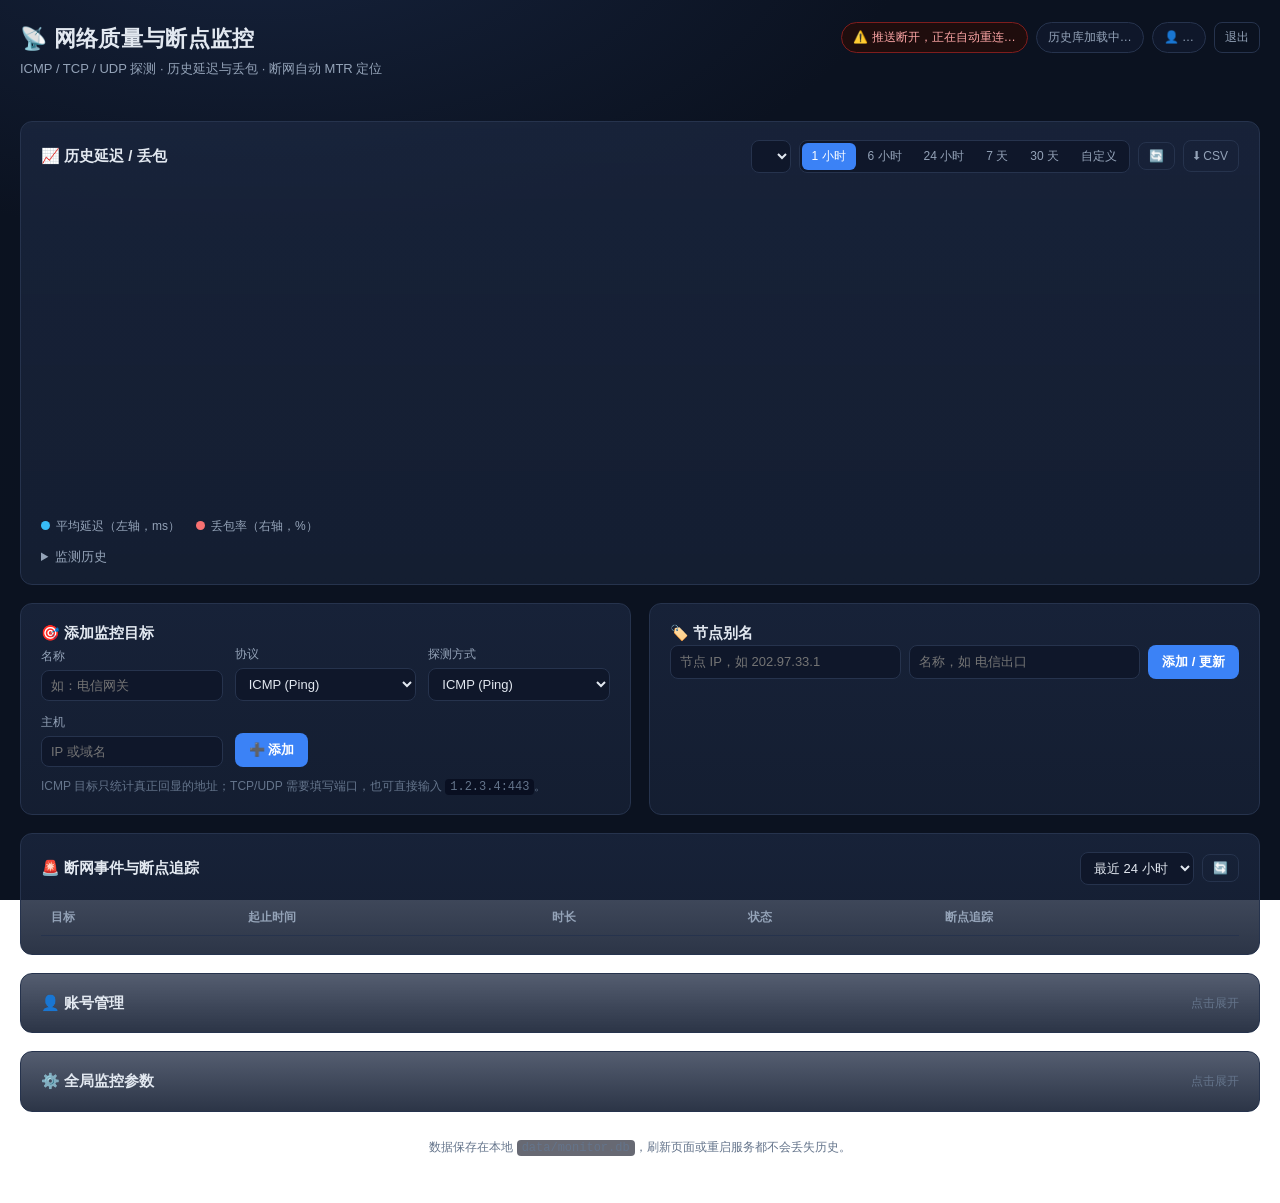
==== static/index.html @ ad68d959 "监控卡片与断点记录显示节点别名（别名(IP)）" ====
<!DOCTYPE html>
<html lang="zh-CN">
<head>
<meta charset="UTF-8" />
<meta name="viewport" content="width=device-width, initial-scale=1" />
<title>网络质量与断点监控</title>
<link rel="stylesheet" href="/static/app.css?v=2.4.2" />
</head>
<body>
<div class="container">
  <header class="page-head">
    <div class="brand">
      <h1>📡 网络质量与断点监控</h1>
      <p class="subtitle">ICMP / TCP / UDP 探测 · 历史延迟与丢包 · 断网自动 MTR 定位</p>
    </div>
    <div class="head-status">
      <span id="sseStatus" class="pill pill-pending">⏳ 正在连接实时推送…</span>
      <span id="storageInfo" class="pill pill-muted">历史库加载中…</span>
      <span id="userChip" class="pill pill-muted">👤 …</span>
      <button type="button" id="logoutBtn" class="btn-ghost">退出</button>
    </div>
  </header>

  <section id="cards" class="grid" aria-live="polite"></section>

  <section class="panel" id="historyPanel">
    <div class="panel-head">
      <h2>📈 历史延迟 / 丢包</h2>
      <div class="controls">
        <select id="histTarget" aria-label="选择目标"></select>
        <div class="seg" id="rangeSeg" role="group" aria-label="时间范围">
          <button type="button" data-range="1h" class="active">1 小时</button>
          <button type="button" data-range="6h">6 小时</button>
          <button type="button" data-range="24h">24 小时</button>
          <button type="button" data-range="7d">7 天</button>
          <button type="button" data-range="30d">30 天</button>
          <button type="button" data-range="custom">自定义</button>
        </div>
        <button type="button" id="histRefresh" class="btn-ghost" title="刷新">🔄</button>
        <a id="histExport" class="btn-ghost" href="#" download>⬇ CSV</a>
      </div>
    </div>

    <div class="controls controls-sub" id="customRange" hidden>
      <label>起始 <input type="datetime-local" id="histFrom" /></label>
      <label>结束 <input type="datetime-local" id="histTo" /></label>
      <button type="button" id="histApply">查询</button>
    </div>

    <div class="summary" id="histSummary"></div>

    <div class="chart-wrap">
      <canvas id="histChart" height="280"></canvas>
      <div class="chart-tooltip" id="chartTip" hidden></div>
      <div class="chart-empty" id="chartEmpty" hidden>该时间范围内暂无历史数据</div>
    </div>
    <div class="legend">
      <span><i class="dot dot-latency"></i>平均延迟（左轴，ms）</span>
      <span><i class="dot dot-loss"></i>丢包率（右轴，%）</span>
      <span class="legend-meta" id="histMeta"></span>
    </div>

    <details class="details" id="histDetails">
      <summary>监测历史</summary>
      <div class="table-scroll table-limited" id="histTableWrap">
        <table>
          <thead>
            <tr><th>时间</th><th>平均延迟</th><th>最小</th><th>最大</th><th>丢包率</th><th>抖动</th><th>样本</th></tr>
          </thead>
          <tbody id="histTableBody"></tbody>
        </table>
      </div>
    </details>
  </section>

  <div class="two-col">
    <section class="panel">
      <h2>🎯 添加监控目标</h2>
      <form id="targetForm" class="form-grid form-grid-2">
        <label>名称<input type="text" id="tName" placeholder="如：电信网关" required /></label>
        <label>协议
          <select id="tType">
            <option value="icmp">ICMP (Ping)</option>
            <option value="tcp">TCP 端口</option>
            <option value="udp">UDP 端口</option>
          </select>
        </label>
        <label>探测方式<select id="tCheck"></select></label>
        <label>主机<input type="text" id="tHost" placeholder="IP 或域名" required /></label>
        <label id="tPortWrap" hidden>端口<input type="number" id="tPort" min="1" max="65535" placeholder="443" /></label>
        <div class="form-actions"><button type="submit">➕ 添加</button></div>
      </form>
      <p class="hint">ICMP 目标只统计真正回显的地址；TCP/UDP 需要填写端口，也可直接输入 <code>1.2.3.4:443</code>。</p>
    </section>

    <section class="panel">
      <h2>🏷️ 节点别名</h2>
      <form id="aliasForm" class="field-row">
        <input type="text" id="aIp" placeholder="节点 IP，如 202.97.33.1" />
        <input type="text" id="aName" placeholder="名称，如 电信出口" />
        <button type="submit">添加 / 更新</button>
      </form>
      <div id="aliasList" class="chips"></div>
    </section>
  </div>

  <section class="panel">
    <div class="panel-head">
      <h2>🚨 断网事件与断点追踪</h2>
      <div class="controls">
        <select id="outageHours" aria-label="事件时间范围">
          <option value="24">最近 24 小时</option>
          <option value="168">最近 7 天</option>
          <option value="720">最近 30 天</option>
        </select>
        <button type="button" id="outageRefresh" class="btn-ghost" title="刷新">🔄</button>
      </div>
    </div>
    <div class="table-scroll" id="outageTableWrap">
      <table>
        <thead><tr><th>目标</th><th>起止时间</th><th>时长</th><th>状态</th><th>断点追踪</th></tr></thead>
        <tbody id="outageTableBody"></tbody>
      </table>
    </div>
    <div class="empty" id="outageEmpty" hidden>该时间范围内没有断网事件 🎉</div>
  </section>

  <details class="panel settings" id="accountPanel">
    <summary><span class="summary-title">👤 账号管理</span><span class="summary-hint">点击展开</span></summary>
    <div id="defaultPwdBanner" class="notice" hidden>⚠️ 当前仍在使用默认密码，请立即修改。</div>
    <div class="account-bar">
      <span>当前账号：<b id="accountName">--</b></span>
      <span id="accountRole" class="pill pill-muted">--</span>
      <span class="account-spacer"></span>
      <button type="button" id="logoutBtn2" class="btn-ghost">退出登录</button>
    </div>
    <form id="passwordForm" class="form-grid">
      <label>当前密码<input type="password" id="oldPassword" autocomplete="current-password" required /></label>
      <label>新密码（至少 8 位）<input type="password" id="newPassword" autocomplete="new-password" required minlength="8" /></label>
      <label>确认新密码<input type="password" id="newPassword2" autocomplete="new-password" required minlength="8" /></label>
      <div class="form-actions">
        <button type="submit">修改密码</button>
        <span id="pwdMsg" class="save-msg"></span>
      </div>
    </form>
    <div id="adminSection" hidden>
      <div class="section-head">
        <h3>用户列表</h3>
        <span class="hint" id="userCount"></span>
      </div>
      <div class="table-scroll">
        <table>
          <thead><tr><th>用户名</th><th>角色</th><th>创建时间</th><th>最近登录</th><th>操作</th></tr></thead>
          <tbody id="userTableBody"></tbody>
        </table>
      </div>
      <form id="userForm" class="field-row user-form">
        <input type="text" id="newUsername" placeholder="用户名（3-32 位字母数字._-）" />
        <input type="password" id="newUserPassword" placeholder="初始密码（至少 8 位）" />
        <label class="checkbox"><input type="checkbox" id="newUserAdmin" /> 管理员</label>
        <button type="submit">添加用户</button>
      </form>
    </div>
  </details>

  <details class="panel settings">
    <summary><span class="summary-title">⚙️ 全局监控参数</span><span class="summary-hint">点击展开</span></summary>
    <form id="settingsForm" class="form-grid">
      <label>常规检测间隔（秒）<input type="number" id="set_check_interval" min="1" max="3600" /></label>
      <label>统计窗口（次）<input type="number" id="set_window_size" min="2" max="1000" /></label>
      <label>断网阈值（连续失败次）<input type="number" id="set_fail_threshold" min="1" max="100" /></label>
      <label>MTR 复检间隔（秒）<input type="number" id="set_mtr_recheck_interval" min="0" max="86400" /></label>
      <label>MTR 每跳发包数<input type="number" id="set_mtr_ping_count" min="1" max="20" /></label>
      <label>探测超时（秒）<input type="number" id="set_timeout" step="0.1" min="0.2" max="30" /></label>
      <label>原始数据保留（天）<input type="number" id="set_raw_retention_days" min="1" max="365" /></label>
      <label>聚合数据保留（天）<input type="number" id="set_rollup_retention_days" min="1" max="3650" /></label>
      <div class="form-actions">
        <button type="submit">💾 保存并立即生效</button>
        <span id="saveMsg" class="save-msg"></span>
      </div>
    </form>
    <p class="hint">探测历史保存在本地 SQLite；超出保留期的数据每小时自动清理。</p>
  </details>

  <footer class="foot">数据保存在本地 <code>data/monitor.db</code>，刷新页面或重启服务都不会丢失历史。</footer>
</div>
<div id="toast" class="toast" hidden></div>
<script src="/static/app.js?v=2.4.2"></script>
</body>
</html>
---- static/app.css ----
:root {
  --bg: #0b1220;
  --bg-soft: #0f172a;
  --panel: #151f33;
  --panel-2: #1b2740;
  --line: #26334d;
  --text: #e2e8f0;
  --muted: #94a3b8;
  --muted-2: #64748b;
  --accent: #3b82f6;
  --up: #22c55e;
  --warn: #f59e0b;
  --down: #ef4444;
  --pending: #64748b;
  --latency: #38bdf8;
  --loss: #f87171;
  --radius: 12px;
}

* { box-sizing: border-box; }

/* 确保 hidden 属性优先于 display:flex 等作者样式 */
[hidden] { display: none !important; }

html, body {
  margin: 0;
  padding: 0;
  background: radial-gradient(1200px 600px at 20% -10%, #16233d 0%, var(--bg) 55%) fixed;
  color: var(--text);
  font-family: -apple-system, BlinkMacSystemFont, "Segoe UI", "Microsoft YaHei", Roboto, sans-serif;
  font-size: 14px;
  line-height: 1.5;
}

.container { max-width: 1320px; margin: 0 auto; padding: 22px 20px 48px; }

/* ------------------------------------------------------------ 页头 */
.page-head {
  display: flex;
  justify-content: space-between;
  align-items: flex-start;
  gap: 16px;
  flex-wrap: wrap;
  margin-bottom: 20px;
}
.brand h1 { margin: 0; font-size: 22px; letter-spacing: .3px; }
.subtitle { margin: 4px 0 0; color: var(--muted); font-size: 13px; }
.head-status { display: flex; gap: 8px; flex-wrap: wrap; }
.pill {
  font-size: 12px;
  padding: 5px 11px;
  border-radius: 999px;
  border: 1px solid var(--line);
  background: var(--bg-soft);
  white-space: nowrap;
}
.pill-pending { color: #fbbf24; }
.pill-ok { color: #4ade80; border-color: #14532d; background: #0b1f16; }
.pill-error { color: #fca5a5; border-color: #7f1d1d; background: #1f0d0d; }
.pill-muted { color: var(--muted); }

/* ------------------------------------------------------------ 目标卡片 */
.grid {
  display: grid;
  grid-template-columns: repeat(auto-fill, minmax(300px, 1fr));
  grid-auto-rows: 1fr;
  gap: 14px;
  margin-bottom: 22px;
}
.card {
  position: relative;
  display: flex;
  flex-direction: column;
  min-height: 242px;
  background: linear-gradient(180deg, var(--panel-2), var(--panel));
  border: 1px solid var(--line);
  border-left: 4px solid var(--pending);
  border-radius: var(--radius);
  padding: 14px 16px 12px;
  transition: border-color .2s, transform .2s;
}
.card:hover { transform: translateY(-1px); }
.card.up { border-left-color: var(--up); }
.card.degraded { border-left-color: var(--warn); }
.card.unknown { border-left-color: #94a3b8; }
.card.down { border-left-color: var(--down); background: linear-gradient(180deg, #291a20, #1e1418); }
.card.pending { border-left-color: var(--pending); }

.card-head { display: flex; justify-content: space-between; align-items: center; gap: 8px; padding-right: 22px; }
.card-title { font-weight: 600; font-size: 15px; overflow: hidden; text-overflow: ellipsis; white-space: nowrap; }
.card-sub { color: var(--muted); font-size: 12px; margin-top: 2px; font-family: ui-monospace, Consolas, monospace; }

.badge { font-size: 11px; font-weight: 700; padding: 3px 8px; border-radius: 6px; white-space: nowrap; }
.badge.up { background: #14532d; color: #bbf7d0; }
.badge.degraded { background: #78350f; color: #fde68a; }
.badge.unknown { background: #334155; color: #cbd5e1; }
.badge.down { background: #7f1d1d; color: #fecaca; animation: pulse 1.6s ease-in-out infinite; }
.badge.pending { background: #1e293b; color: #cbd5e1; }
@keyframes pulse { 0%, 100% { opacity: 1; } 50% { opacity: .55; } }

.del-btn {
  position: absolute; top: 10px; right: 10px;
  background: transparent; color: var(--muted-2); border: none;
  font-size: 13px; padding: 2px 5px; border-radius: 4px; cursor: pointer;
}
.del-btn:hover { color: var(--down); background: rgba(239, 68, 68, .12); }

.metrics {
  display: grid;
  grid-template-columns: repeat(4, 1fr);
  gap: 6px;
  margin-top: 12px;
  padding: 9px 10px;
  background: rgba(2, 6, 23, .55);
  border-radius: 8px;
}
.metrics > div { min-width: 0; }
.metrics .k { display: block; color: var(--muted-2); font-size: 11px; }
.metrics .v { display: block; font-size: 14px; font-weight: 600; white-space: nowrap; }
.metrics .v.warn { color: #fbbf24; }
.metrics .v.bad { color: #f87171; }
.metrics .v.dim { color: var(--muted-2); font-weight: 500; }

.card-foot {
  display: flex;
  justify-content: space-between;
  gap: 10px;
  margin-top: auto;
  padding-top: 10px;
  color: var(--muted-2);
  font-size: 11px;
}
.card-link {
  background: none; border: none; padding: 0 2px; cursor: pointer;
  color: #60a5fa; font-size: 11px; font-family: inherit;
}
.card-link:hover { text-decoration: underline; }

/* 卡片底部的状态说明：固定单行，保证各行卡片高度一致 */
.card-detail { display: flex; flex-direction: column; gap: 5px; margin-top: 10px; }
.card-detail > div {
  display: -webkit-box;
  -webkit-line-clamp: 2;
  -webkit-box-orient: vertical;
  overflow: hidden;
  font-size: 12px;
  line-height: 1.6;
  padding: 7px 9px;
  border-radius: 7px;
  white-space: normal;
  word-break: break-all;
}
.card-detail .fault-line {
  background: rgba(127, 29, 29, .38);
  border: 1px solid rgba(239, 68, 68, .4);
  color: #fecaca;
  font-weight: 600;
}
.card-detail .error-line {
  background: rgba(127, 29, 29, .2);
  border: 1px solid rgba(239, 68, 68, .22);
  color: #fca5a5;
}
.card-detail .hint-line {
  background: rgba(2, 6, 23, .35);
  border: 1px dashed var(--line);
  color: var(--muted-2);
}

.empty-state { color: var(--muted); padding: 18px; text-align: center; border: 1px dashed var(--line); border-radius: var(--radius); }

/* ------------------------------------------------------------ 面板 */
.panel {
  background: linear-gradient(180deg, rgba(27, 39, 64, .75), rgba(21, 31, 51, .9));
  border: 1px solid var(--line);
  border-radius: var(--radius);
  padding: 18px 20px;
  margin-bottom: 18px;
}
.panel h2 { margin: 0; font-size: 15px; }
.panel-head { display: flex; justify-content: space-between; align-items: center; gap: 14px; flex-wrap: wrap; margin-bottom: 14px; }
.controls { display: flex; gap: 8px; align-items: center; flex-wrap: wrap; }
.controls-sub { margin: -4px 0 12px; padding: 10px; background: rgba(2, 6, 23, .35); border-radius: 8px; }
.controls-sub label { display: flex; align-items: center; gap: 6px; color: var(--muted); font-size: 12px; }

.seg { display: inline-flex; background: var(--bg-soft); border: 1px solid var(--line); border-radius: 8px; padding: 2px; gap: 2px; }
.seg button {
  background: transparent; border: none; color: var(--muted);
  padding: 5px 10px; border-radius: 6px; cursor: pointer; font-size: 12px;
}
.seg button:hover { color: var(--text); }
.seg button.active { background: var(--accent); color: #fff; }

select, input[type="text"], input[type="number"], input[type="datetime-local"] {
  background: var(--bg-soft);
  border: 1px solid var(--line);
  color: var(--text);
  border-radius: 8px;
  padding: 7px 9px;
  font-size: 13px;
  font-family: inherit;
  min-width: 0;
}
select:focus, input:focus { outline: 2px solid rgba(59, 130, 246, .35); outline-offset: 1px; }
#histTarget { max-width: 260px; }

button { font-family: inherit; }
button[type="submit"], .btn {
  background: var(--accent); color: #fff; border: none;
  padding: 8px 14px; border-radius: 8px; cursor: pointer; font-weight: 600; font-size: 13px;
}
button[type="submit"]:hover, .btn:hover { background: #2563eb; }
.btn-ghost {
  background: transparent; color: var(--muted); border: 1px solid var(--line);
  padding: 6px 10px; border-radius: 8px; cursor: pointer; font-size: 12px; text-decoration: none;
}
.btn-ghost:hover { color: var(--text); border-color: #3b4a66; }

/* ------------------------------------------------------------ 历史汇总 */
.summary { display: flex; gap: 8px; flex-wrap: wrap; margin-bottom: 12px; min-height: 30px; }
.summary-empty { color: var(--muted-2); font-size: 12px; padding: 4px 0; }
.summary-chip {
  background: var(--bg-soft); border: 1px solid var(--line); border-radius: 8px;
  padding: 6px 10px; font-size: 12px; color: var(--muted);
}
.summary-chip b { color: var(--text); font-size: 14px; margin-left: 5px; }
.summary-chip b.bad { color: #f87171; }
.summary-chip b.warn { color: #fbbf24; }

/* ------------------------------------------------------------ 图表 */
.chart-wrap { position: relative; width: 100%; height: 280px; margin-bottom: 8px; }
.chart-wrap canvas { width: 100%; height: 280px; display: block; }
.chart-tooltip {
  position: absolute; pointer-events: none; z-index: 5;
  background: rgba(2, 6, 23, .95);
  border: 1px solid #334155; border-radius: 8px;
  padding: 7px 10px; font-size: 12px; color: var(--text);
  box-shadow: 0 8px 20px rgba(0, 0, 0, .45);
  white-space: nowrap; transform: translate(-50%, -100%);
}
.chart-empty {
  position: absolute; inset: 0; display: flex; align-items: center; justify-content: center;
  color: var(--muted-2); font-size: 13px;
  background: rgba(11, 18, 32, .55); border-radius: 8px;
}
.legend { display: flex; gap: 16px; align-items: center; flex-wrap: wrap; color: var(--muted); font-size: 12px; }
.legend span { display: inline-flex; align-items: center; gap: 6px; }
.dot { width: 9px; height: 9px; border-radius: 50%; display: inline-block; }
.dot-latency { background: var(--latency); }
.dot-loss { background: var(--loss); }
.legend-meta { margin-left: auto; color: var(--muted-2); }

/* ------------------------------------------------------------ 表格 */
.table-scroll { overflow-x: auto; }
.table-limited {
  overflow-y: auto;
  overscroll-behavior: contain;
  scrollbar-width: thin;
}
.table-limited thead th {
  position: sticky;
  top: 0;
  z-index: 1;
  background: var(--panel-2);
  box-shadow: inset 0 -1px 0 var(--line);
}
table { width: 100%; border-collapse: collapse; font-size: 13px; }
th, td { text-align: left; padding: 9px 10px; border-bottom: 1px solid var(--line); vertical-align: top; }
th { color: var(--muted); font-weight: 600; font-size: 12px; white-space: nowrap; }
tbody tr:hover { background: rgba(30, 41, 59, .35); }
td.num { font-family: ui-monospace, Consolas, monospace; white-space: nowrap; }
td.mono { font-family: ui-monospace, Consolas, monospace; font-size: 12px; color: var(--muted); }
.details { margin-top: 12px; }
.details summary { cursor: pointer; color: var(--muted); font-size: 13px; user-select: none; }
.details summary:hover { color: var(--text); }
.details[open] summary { margin-bottom: 10px; }

.empty { color: var(--muted-2); text-align: center; padding: 18px; font-size: 13px; }

/* ------------------------------------------------------------ 表单 */
.two-col { display: grid; grid-template-columns: 1fr 1fr; gap: 18px; }
@media (max-width: 980px) { .two-col { grid-template-columns: 1fr; } }

.form-grid { display: grid; grid-template-columns: repeat(auto-fill, minmax(190px, 1fr)); gap: 12px; align-items: end; }
.form-grid-2 { grid-template-columns: repeat(auto-fill, minmax(150px, 1fr)); }
.form-grid label { display: flex; flex-direction: column; gap: 5px; color: var(--muted); font-size: 12px; }
.form-grid label input, .form-grid label select { width: 100%; }
.form-actions { display: flex; align-items: center; gap: 10px; flex-wrap: wrap; }
.field-row { display: flex; gap: 8px; flex-wrap: wrap; margin-bottom: 12px; }
.field-row input { flex: 1 1 160px; }
.hint { color: var(--muted-2); font-size: 12px; margin: 10px 0 0; }
.hint code, .foot code { background: rgba(2, 6, 23, .6); padding: 1px 5px; border-radius: 4px; }
.save-msg { color: #4ade80; font-size: 12px; }

.chips { display: flex; flex-wrap: wrap; gap: 6px; min-height: 28px; }
.chip {
  display: inline-flex; align-items: center; gap: 6px;
  background: var(--bg-soft); border: 1px solid var(--line);
  border-radius: 999px; padding: 4px 10px; font-size: 12px;
}
.chip b { font-family: ui-monospace, Consolas, monospace; }
.chip .alias { color: #93c5fd; }
.chip .x { border: none; background: transparent; color: var(--muted-2); cursor: pointer; font-size: 14px; line-height: 1; padding: 0 2px; }
.chip .x:hover { color: var(--down); }

/* ------------------------------------------------------------ 设置折叠 */
.settings summary { cursor: pointer; list-style: none; display: flex; justify-content: space-between; align-items: center; }
.settings summary::-webkit-details-marker { display: none; }
.summary-title { font-size: 15px; font-weight: 600; }
.summary-hint { color: var(--muted-2); font-size: 12px; }
.settings[open] .summary-hint { visibility: hidden; }
.settings form { margin-top: 16px; }

.foot { color: var(--muted-2); font-size: 12px; text-align: center; margin-top: 26px; }

/* ------------------------------------------------------------ 事件表格内嵌 */
.outage-checks {
  display: flex;
  flex-direction: column;
  gap: 6px;
}
.checks-list {
  display: flex;
  flex-direction: column;
  gap: 6px;
}
.checks-toggle {
  align-self: flex-start;
  margin-bottom: 2px;
  background: transparent;
  border: 1px dashed var(--line);
  color: var(--muted);
  border-radius: 6px;
  padding: 3px 9px;
  font-size: 11px;
  font-family: inherit;
  cursor: pointer;
}
.checks-toggle:hover {
  color: var(--text);
  border-color: #3b4a66;
}
.mtr-detail {
  background: rgba(2, 6, 23, .5);
  border: 1px solid rgba(51, 65, 85, .6);
  border-radius: 7px; padding: 7px 9px; font-size: 12px;
}
.mtr-detail .head { color: var(--muted); margin-bottom: 3px; }
.mtr-detail .fault { color: #fca5a5; font-weight: 600; }
.mtr-detail .hops { color: var(--muted); font-family: ui-monospace, Consolas, monospace; font-size: 11px; word-break: break-all; }
.hop-alias { color: #93c5fd; }

/* ------------------------------------------------------------ 登录页 */
.auth-body {
  display: flex;
  align-items: center;
  justify-content: center;
  min-height: 100vh;
  padding: 24px;
}
.auth-card {
  width: 100%;
  max-width: 380px;
  background: linear-gradient(180deg, var(--panel-2), var(--panel));
  border: 1px solid var(--line);
  border-radius: 16px;
  padding: 30px 28px;
  box-shadow: 0 24px 60px rgba(0, 0, 0, .45);
}
.auth-logo { font-size: 30px; line-height: 1; }
.auth-card h1 { font-size: 20px; margin: 8px 0 4px; }
.auth-sub { color: var(--muted); font-size: 13px; margin: 0 0 22px; }
.auth-card form { display: flex; flex-direction: column; gap: 14px; }
.auth-card label { display: flex; flex-direction: column; gap: 6px; color: var(--muted); font-size: 12px; }
.auth-card input {
  width: 100%;
  background: var(--bg-soft);
  border: 1px solid var(--line);
  color: var(--text);
  border-radius: 8px;
  padding: 10px 12px;
  font-size: 14px;
}
.auth-card button { margin-top: 4px; padding: 10px; font-size: 14px; }
.auth-error {
  color: #fca5a5;
  background: rgba(127, 29, 29, .25);
  border: 1px solid rgba(239, 68, 68, .3);
  border-radius: 8px;
  padding: 8px 10px;
  font-size: 12px;
}
.auth-hint { color: var(--muted-2); font-size: 12px; margin: 20px 0 0; line-height: 1.8; }
.auth-hint code { background: rgba(2, 6, 23, .6); padding: 1px 5px; border-radius: 4px; }

/* ------------------------------------------------------------ 账号管理 */
.notice {
  margin: 14px 0 0;
  padding: 10px 12px;
  border-radius: 8px;
  background: rgba(120, 53, 15, .35);
  border: 1px solid rgba(245, 158, 11, .35);
  color: #fde68a;
  font-size: 12px;
}
.account-bar {
  display: flex;
  align-items: center;
  gap: 10px;
  flex-wrap: wrap;
  margin: 14px 0;
  color: var(--muted);
  font-size: 13px;
}
.account-bar b { color: var(--text); }
.account-spacer { flex: 1 1 auto; }
.section-head {
  display: flex;
  align-items: center;
  justify-content: space-between;
  gap: 10px;
  margin: 18px 0 8px;
}
.section-head h3 { margin: 0; font-size: 14px; color: var(--text); }
.user-form { margin-top: 12px; }
.user-form input[type="text"], .user-form input[type="password"] { flex: 1 1 180px; }
.checkbox {
  display: inline-flex;
  align-items: center;
  gap: 6px;
  color: var(--muted);
  font-size: 12px;
  white-space: nowrap;
}
.checkbox input { accent-color: var(--accent); }
.user-actions { display: flex; gap: 8px; flex-wrap: wrap; }
.user-actions button { padding: 4px 8px; font-size: 11px; }
.btn-danger { background: transparent; color: #fca5a5; border: 1px solid rgba(239, 68, 68, .35); }
.btn-danger:hover { background: rgba(239, 68, 68, .12); }
.tag-admin { color: #93c5fd; font-size: 11px; }

/* ------------------------------------------------------------ Toast */
.toast {
  position: fixed; left: 50%; bottom: 28px; transform: translateX(-50%);
  background: #1e293b; border: 1px solid #334155; color: var(--text);
  padding: 10px 16px; border-radius: 10px; font-size: 13px;
  box-shadow: 0 10px 30px rgba(0, 0, 0, .5); z-index: 50; max-width: 80vw;
}
.toast.error { border-color: #7f1d1d; color: #fecaca; }

@media (max-width: 640px) {
  .container { padding: 16px 12px 36px; }
  .metrics { grid-template-columns: repeat(2, 1fr); }
  .chart-wrap, .chart-wrap canvas { height: 230px; }
  .legend-meta { margin-left: 0; }
}
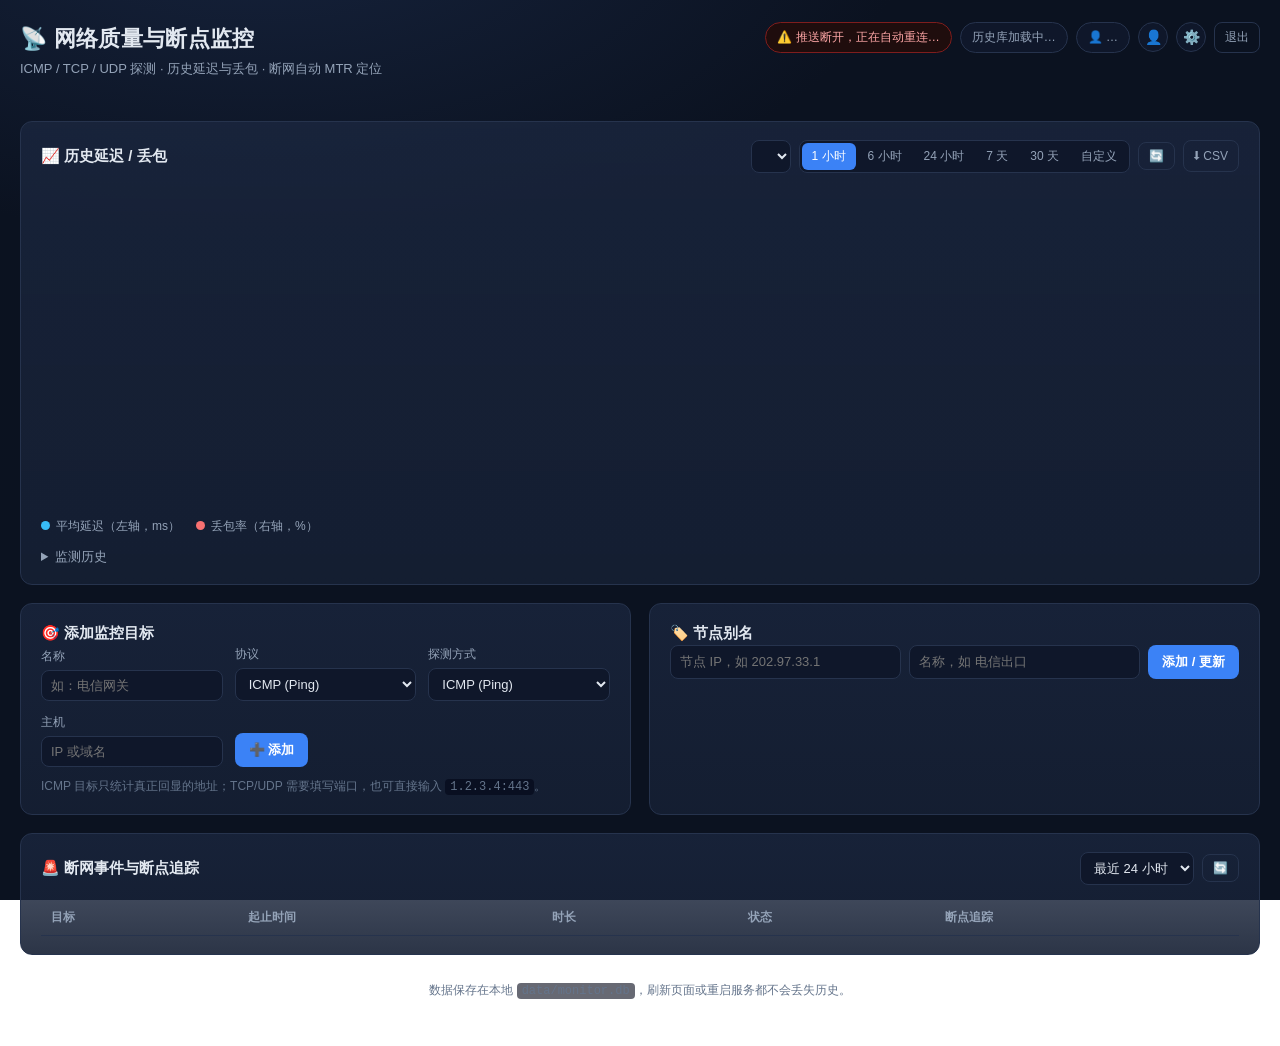
==== commit 614fcde0: "账号管理与全局参数改为顶部图标弹窗" ====
--- a/static/index.html
+++ b/static/index.html
@@ -4,7 +4,7 @@
 <meta charset="UTF-8" />
 <meta name="viewport" content="width=device-width, initial-scale=1" />
 <title>网络质量与断点监控</title>
-<link rel="stylesheet" href="/static/app.css?v=2.4.2" />
+<link rel="stylesheet" href="/static/app.css?v=2.5.0" />
 </head>
 <body>
 <div class="container">
@@ -17,6 +17,8 @@
       <span id="sseStatus" class="pill pill-pending">⏳ 正在连接实时推送…</span>
       <span id="storageInfo" class="pill pill-muted">历史库加载中…</span>
       <span id="userChip" class="pill pill-muted">👤 …</span>
+      <button type="button" id="accountBtn" class="icon-btn" title="账号管理">👤</button>
+      <button type="button" id="settingsBtn" class="icon-btn" title="全局监控参数">⚙️</button>
       <button type="button" id="logoutBtn" class="btn-ghost">退出</button>
     </div>
   </header>
@@ -125,8 +127,15 @@
     <div class="empty" id="outageEmpty" hidden>该时间范围内没有断网事件 🎉</div>
   </section>
 
-  <details class="panel settings" id="accountPanel">
-    <summary><span class="summary-title">👤 账号管理</span><span class="summary-hint">点击展开</span></summary>
+  <footer class="foot">数据保存在本地 <code>data/monitor.db</code>，刷新页面或重启服务都不会丢失历史。</footer>
+</div>
+
+<dialog id="accountDialog" class="dialog">
+  <div class="dialog-head">
+    <h2>👤 账号管理</h2>
+    <button type="button" class="dialog-close" data-close="accountDialog" title="关闭">✕</button>
+  </div>
+  <div class="dialog-body">
     <div id="defaultPwdBanner" class="notice" hidden>⚠️ 当前仍在使用默认密码，请立即修改。</div>
     <div class="account-bar">
       <span>当前账号：<b id="accountName">--</b></span>
@@ -161,10 +170,15 @@
         <button type="submit">添加用户</button>
       </form>
     </div>
-  </details>
-
-  <details class="panel settings">
-    <summary><span class="summary-title">⚙️ 全局监控参数</span><span class="summary-hint">点击展开</span></summary>
+  </div>
+</dialog>
+
+<dialog id="settingsDialog" class="dialog">
+  <div class="dialog-head">
+    <h2>⚙️ 全局监控参数</h2>
+    <button type="button" class="dialog-close" data-close="settingsDialog" title="关闭">✕</button>
+  </div>
+  <div class="dialog-body">
     <form id="settingsForm" class="form-grid">
       <label>常规检测间隔（秒）<input type="number" id="set_check_interval" min="1" max="3600" /></label>
       <label>统计窗口（次）<input type="number" id="set_window_size" min="2" max="1000" /></label>
@@ -180,11 +194,10 @@
       </div>
     </form>
     <p class="hint">探测历史保存在本地 SQLite；超出保留期的数据每小时自动清理。</p>
-  </details>
-
-  <footer class="foot">数据保存在本地 <code>data/monitor.db</code>，刷新页面或重启服务都不会丢失历史。</footer>
-</div>
+  </div>
+</dialog>
+
 <div id="toast" class="toast" hidden></div>
-<script src="/static/app.js?v=2.4.2"></script>
+<script src="/static/app.js?v=2.5.0"></script>
 </body>
 </html>
--- a/static/app.css
+++ b/static/app.css
@@ -439,6 +439,61 @@
 .btn-danger:hover { background: rgba(239, 68, 68, .12); }
 .tag-admin { color: #93c5fd; font-size: 11px; }
 
+/* ------------------------------------------------------------ 顶部小图标与弹窗 */
+.icon-btn {
+  width: 30px;
+  height: 30px;
+  display: inline-flex;
+  align-items: center;
+  justify-content: center;
+  background: var(--bg-soft);
+  border: 1px solid var(--line);
+  border-radius: 50%;
+  color: var(--text);
+  font-size: 14px;
+  cursor: pointer;
+  padding: 0;
+}
+.icon-btn:hover { border-color: #3b4a66; background: #1b2740; }
+
+.dialog {
+  width: min(920px, calc(100vw - 32px));
+  max-height: calc(100vh - 80px);
+  padding: 0;
+  border: 1px solid var(--line);
+  border-radius: 14px;
+  background: linear-gradient(180deg, var(--panel-2), var(--panel));
+  color: var(--text);
+  box-shadow: 0 30px 80px rgba(0, 0, 0, .6);
+}
+#accountDialog { width: min(780px, calc(100vw - 32px)); }
+.dialog::backdrop { background: rgba(2, 6, 23, .72); backdrop-filter: blur(2px); }
+.dialog-head {
+  display: flex;
+  align-items: center;
+  justify-content: space-between;
+  padding: 15px 20px;
+  border-bottom: 1px solid var(--line);
+  background: var(--panel-2);
+  border-radius: 14px 14px 0 0;
+}
+.dialog-head h2 { margin: 0; font-size: 16px; }
+.dialog-close {
+  background: transparent;
+  border: none;
+  color: var(--muted);
+  font-size: 16px;
+  cursor: pointer;
+  padding: 2px 6px;
+  border-radius: 6px;
+}
+.dialog-close:hover { color: var(--text); background: rgba(148, 163, 184, .12); }
+.dialog-body {
+  padding: 18px 20px;
+  overflow-y: auto;
+  max-height: calc(100vh - 150px);
+}
+
 /* ------------------------------------------------------------ Toast */
 .toast {
   position: fixed; left: 50%; bottom: 28px; transform: translateX(-50%);
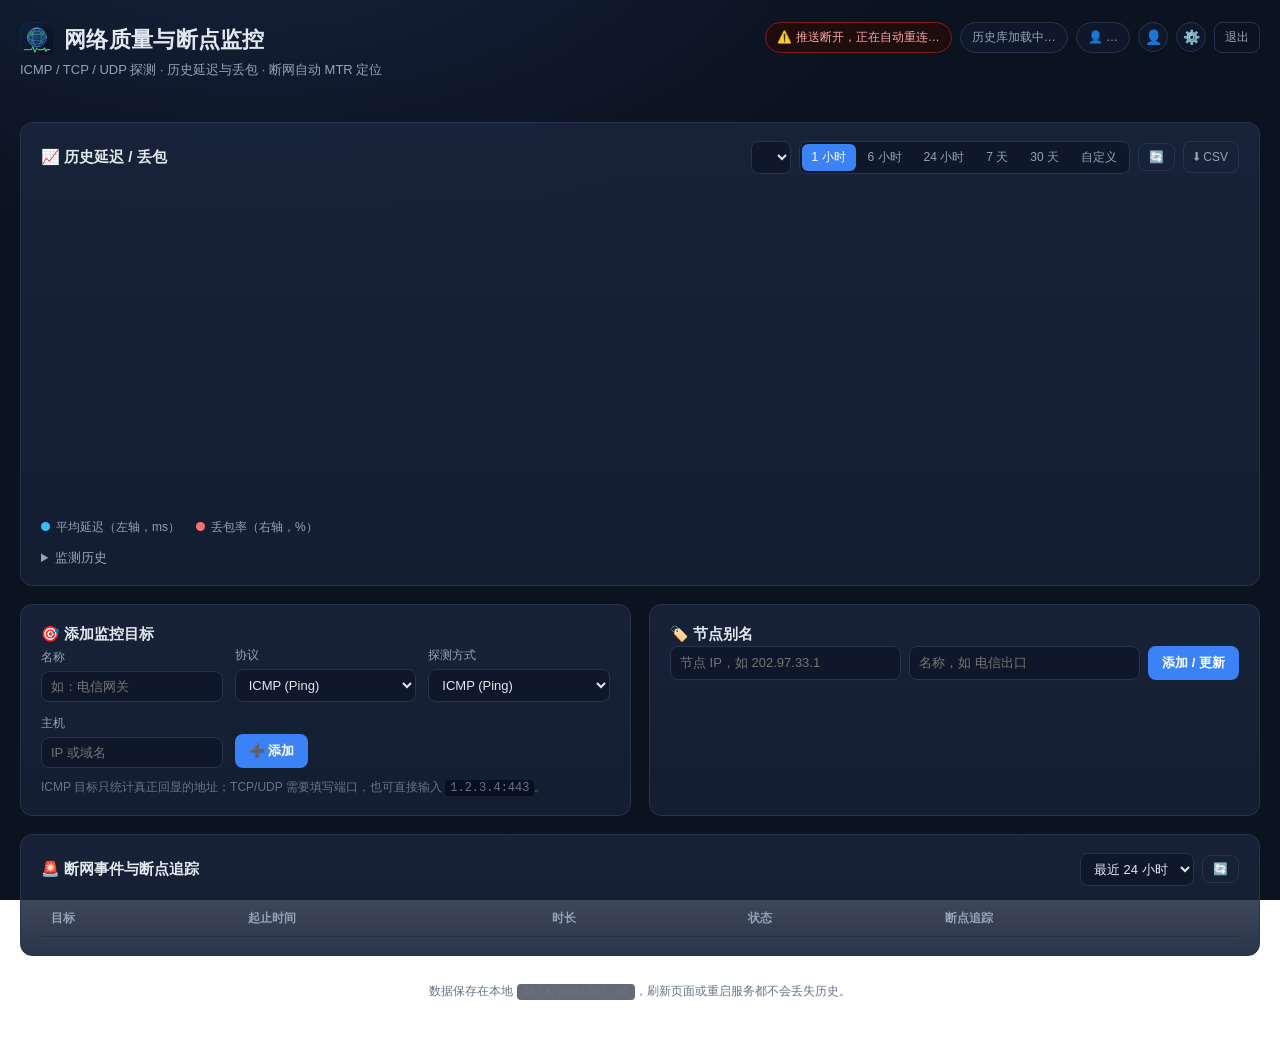
==== commit 75884503: "新增项目专属图标（全球互联网 + 监控波形），用于 favicon / 头部 / 登录页 / PWA" ====
--- a/static/index.html
+++ b/static/index.html
@@ -4,13 +4,19 @@
 <meta charset="UTF-8" />
 <meta name="viewport" content="width=device-width, initial-scale=1" />
 <title>网络质量与断点监控</title>
-<link rel="stylesheet" href="/static/app.css?v=2.5.0" />
+<link rel="icon" type="image/svg+xml" href="/static/favicon-small.svg" />
+<link rel="icon" type="image/png" sizes="32x32" href="/static/favicon-32.png" />
+<link rel="icon" type="image/png" sizes="16x16" href="/static/favicon-16.png" />
+<link rel="apple-touch-icon" sizes="180x180" href="/static/apple-touch-icon.png" />
+<link rel="manifest" href="/static/manifest.webmanifest" />
+<meta name="theme-color" content="#0b1220" />
+<link rel="stylesheet" href="/static/app.css?v=2.5.1" />
 </head>
 <body>
 <div class="container">
   <header class="page-head">
     <div class="brand">
-      <h1>📡 网络质量与断点监控</h1>
+      <h1><img class="brand-logo" src="/static/favicon.svg" alt="" />网络质量与断点监控</h1>
       <p class="subtitle">ICMP / TCP / UDP 探测 · 历史延迟与丢包 · 断网自动 MTR 定位</p>
     </div>
     <div class="head-status">
@@ -198,6 +204,6 @@
 </dialog>
 
 <div id="toast" class="toast" hidden></div>
-<script src="/static/app.js?v=2.5.0"></script>
+<script src="/static/app.js?v=2.5.1"></script>
 </body>
 </html>
--- a/static/app.css
+++ b/static/app.css
@@ -43,7 +43,9 @@
   flex-wrap: wrap;
   margin-bottom: 20px;
 }
-.brand h1 { margin: 0; font-size: 22px; letter-spacing: .3px; }
+.brand h1 { margin: 0; font-size: 22px; letter-spacing: .3px; display: flex; align-items: center; gap: 10px; }
+.brand-logo { width: 34px; height: 34px; border-radius: 9px; flex: 0 0 auto; }
+.auth-logo-img { width: 54px; height: 54px; border-radius: 14px; display: block; }
 .subtitle { margin: 4px 0 0; color: var(--muted); font-size: 13px; }
 .head-status { display: flex; gap: 8px; flex-wrap: wrap; }
 .pill {
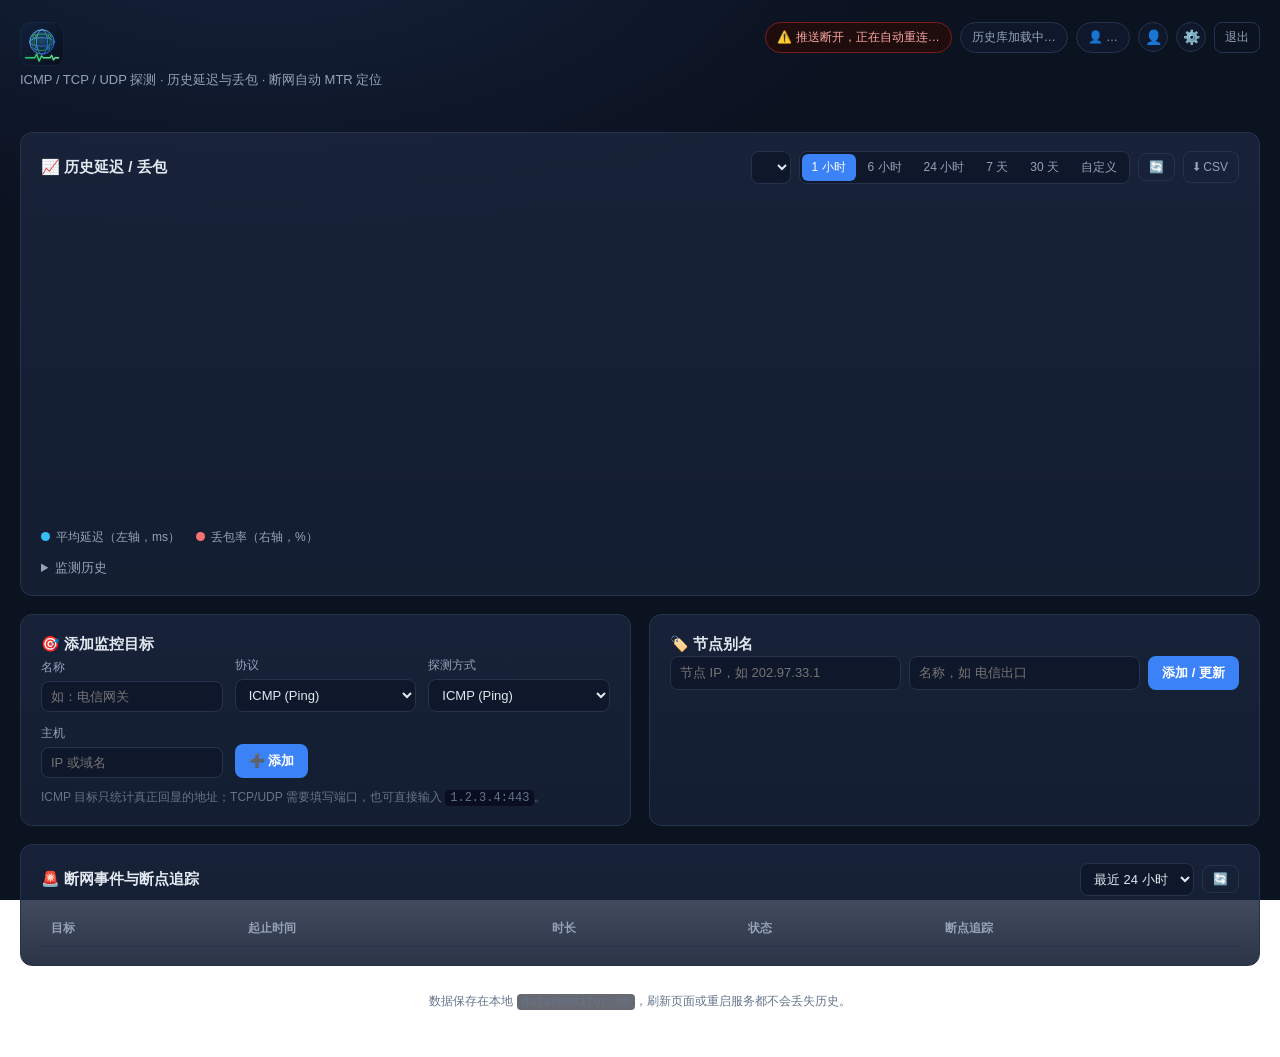
==== commit 0f6eb1b7: "头部改为仅显示项目图标（44px），不再占满左侧" ====
--- a/static/index.html
+++ b/static/index.html
@@ -10,13 +10,13 @@
 <link rel="apple-touch-icon" sizes="180x180" href="/static/apple-touch-icon.png" />
 <link rel="manifest" href="/static/manifest.webmanifest" />
 <meta name="theme-color" content="#0b1220" />
-<link rel="stylesheet" href="/static/app.css?v=2.5.1" />
+<link rel="stylesheet" href="/static/app.css?v=2.5.2" />
 </head>
 <body>
 <div class="container">
   <header class="page-head">
     <div class="brand">
-      <h1><img class="brand-logo" src="/static/favicon.svg" alt="" />网络质量与断点监控</h1>
+      <h1><img class="brand-logo" src="/static/favicon.svg" width="44" height="44" alt="网络质量与断点监控" title="网络质量与断点监控" /></h1>
       <p class="subtitle">ICMP / TCP / UDP 探测 · 历史延迟与丢包 · 断网自动 MTR 定位</p>
     </div>
     <div class="head-status">
@@ -204,6 +204,6 @@
 </dialog>
 
 <div id="toast" class="toast" hidden></div>
-<script src="/static/app.js?v=2.5.1"></script>
+<script src="/static/app.js?v=2.5.2"></script>
 </body>
 </html>
--- a/static/app.css
+++ b/static/app.css
@@ -43,8 +43,8 @@
   flex-wrap: wrap;
   margin-bottom: 20px;
 }
-.brand h1 { margin: 0; font-size: 22px; letter-spacing: .3px; display: flex; align-items: center; gap: 10px; }
-.brand-logo { width: 34px; height: 34px; border-radius: 9px; flex: 0 0 auto; }
+.brand h1 { margin: 0; font-size: 22px; letter-spacing: .3px; display: flex; align-items: center; gap: 10px; line-height: 0; }
+.brand-logo { width: 44px; height: 44px; border-radius: 11px; flex: 0 0 auto; }
 .auth-logo-img { width: 54px; height: 54px; border-radius: 14px; display: block; }
 .subtitle { margin: 4px 0 0; color: var(--muted); font-size: 13px; }
 .head-status { display: flex; gap: 8px; flex-wrap: wrap; }
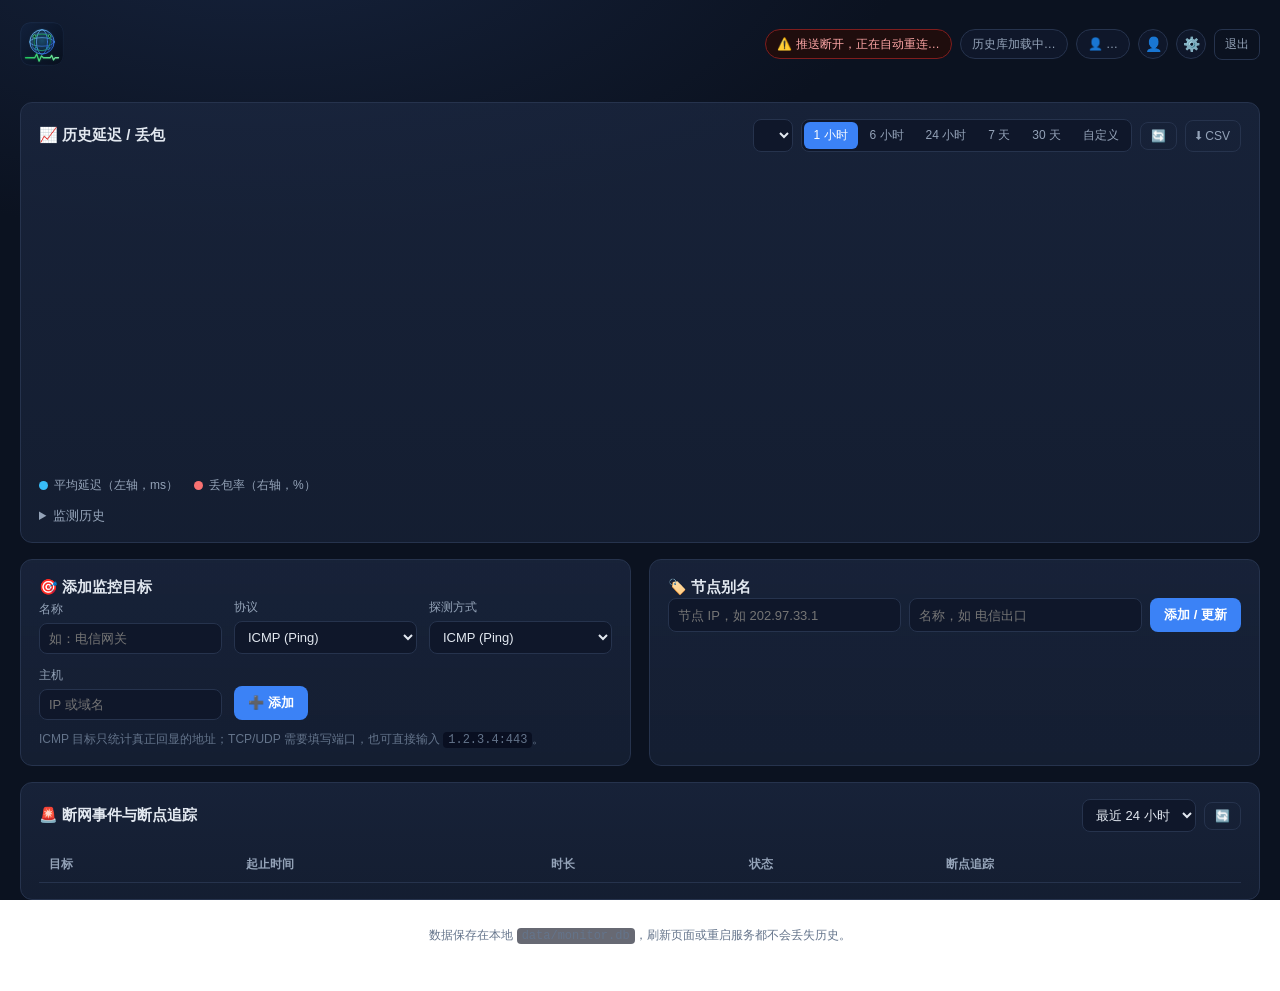
==== commit 03ab532d: "整理页头与卡片排版：移除副标题、收紧间距与图表高度" ====
--- a/static/index.html
+++ b/static/index.html
@@ -10,14 +10,13 @@
 <link rel="apple-touch-icon" sizes="180x180" href="/static/apple-touch-icon.png" />
 <link rel="manifest" href="/static/manifest.webmanifest" />
 <meta name="theme-color" content="#0b1220" />
-<link rel="stylesheet" href="/static/app.css?v=2.5.2" />
+<link rel="stylesheet" href="/static/app.css?v=2.5.4" />
 </head>
 <body>
 <div class="container">
   <header class="page-head">
     <div class="brand">
       <h1><img class="brand-logo" src="/static/favicon.svg" width="44" height="44" alt="网络质量与断点监控" title="网络质量与断点监控" /></h1>
-      <p class="subtitle">ICMP / TCP / UDP 探测 · 历史延迟与丢包 · 断网自动 MTR 定位</p>
     </div>
     <div class="head-status">
       <span id="sseStatus" class="pill pill-pending">⏳ 正在连接实时推送…</span>
@@ -204,6 +203,6 @@
 </dialog>
 
 <div id="toast" class="toast" hidden></div>
-<script src="/static/app.js?v=2.5.2"></script>
+<script src="/static/app.js?v=2.5.4"></script>
 </body>
 </html>
--- a/static/app.css
+++ b/static/app.css
@@ -38,16 +38,16 @@
 .page-head {
   display: flex;
   justify-content: space-between;
-  align-items: flex-start;
-  gap: 16px;
+  align-items: center;
+  gap: 20px;
   flex-wrap: wrap;
-  margin-bottom: 20px;
-}
-.brand h1 { margin: 0; font-size: 22px; letter-spacing: .3px; display: flex; align-items: center; gap: 10px; line-height: 0; }
+  margin-bottom: 18px;
+}
+.brand { display: flex; align-items: center; min-height: 44px; }
+.brand h1 { margin: 0; display: flex; align-items: center; line-height: 0; }
 .brand-logo { width: 44px; height: 44px; border-radius: 11px; flex: 0 0 auto; }
 .auth-logo-img { width: 54px; height: 54px; border-radius: 14px; display: block; }
-.subtitle { margin: 4px 0 0; color: var(--muted); font-size: 13px; }
-.head-status { display: flex; gap: 8px; flex-wrap: wrap; }
+.head-status { display: flex; gap: 8px; flex-wrap: wrap; align-items: center; justify-content: flex-end; }
 .pill {
   font-size: 12px;
   padding: 5px 11px;
@@ -66,14 +66,14 @@
   display: grid;
   grid-template-columns: repeat(auto-fill, minmax(300px, 1fr));
   grid-auto-rows: 1fr;
-  gap: 14px;
-  margin-bottom: 22px;
+  gap: 12px;
+  margin-bottom: 18px;
 }
 .card {
   position: relative;
   display: flex;
   flex-direction: column;
-  min-height: 242px;
+  min-height: 226px;
   background: linear-gradient(180deg, var(--panel-2), var(--panel));
   border: 1px solid var(--line);
   border-left: 4px solid var(--pending);
@@ -176,8 +176,8 @@
   background: linear-gradient(180deg, rgba(27, 39, 64, .75), rgba(21, 31, 51, .9));
   border: 1px solid var(--line);
   border-radius: var(--radius);
-  padding: 18px 20px;
-  margin-bottom: 18px;
+  padding: 16px 18px;
+  margin-bottom: 16px;
 }
 .panel h2 { margin: 0; font-size: 15px; }
 .panel-head { display: flex; justify-content: space-between; align-items: center; gap: 14px; flex-wrap: wrap; margin-bottom: 14px; }
@@ -230,8 +230,8 @@
 .summary-chip b.warn { color: #fbbf24; }
 
 /* ------------------------------------------------------------ 图表 */
-.chart-wrap { position: relative; width: 100%; height: 280px; margin-bottom: 8px; }
-.chart-wrap canvas { width: 100%; height: 280px; display: block; }
+.chart-wrap { position: relative; width: 100%; height: 260px; margin-bottom: 8px; }
+.chart-wrap canvas { width: 100%; height: 260px; display: block; }
 .chart-tooltip {
   position: absolute; pointer-events: none; z-index: 5;
   background: rgba(2, 6, 23, .95);
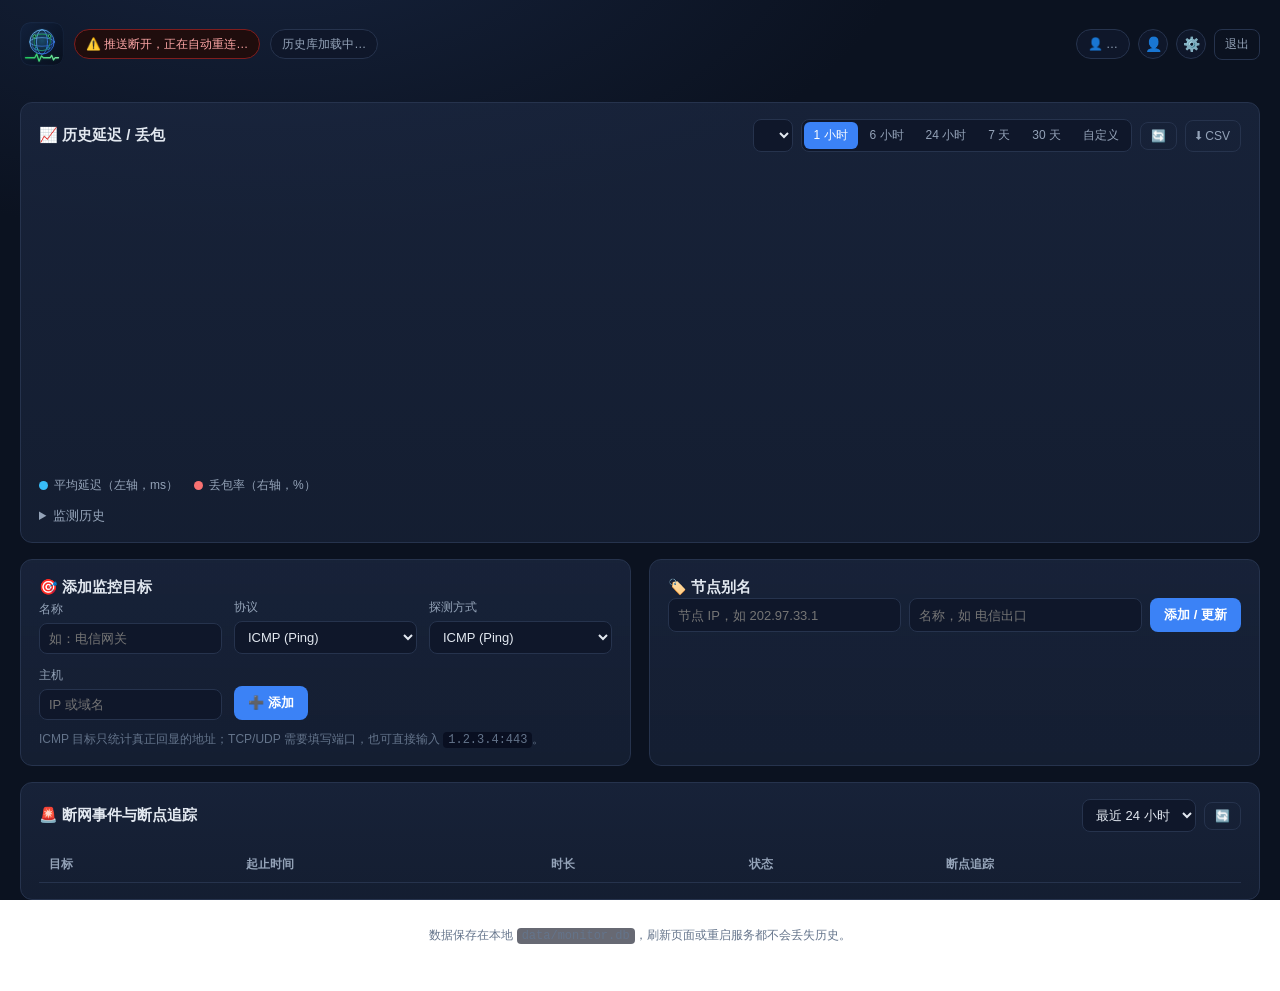
==== commit a07d0dda: "实时推送与历史库状态移到页头左侧" ====
--- a/static/index.html
+++ b/static/index.html
@@ -10,17 +10,17 @@
 <link rel="apple-touch-icon" sizes="180x180" href="/static/apple-touch-icon.png" />
 <link rel="manifest" href="/static/manifest.webmanifest" />
 <meta name="theme-color" content="#0b1220" />
-<link rel="stylesheet" href="/static/app.css?v=2.5.4" />
+<link rel="stylesheet" href="/static/app.css?v=2.5.5" />
 </head>
 <body>
 <div class="container">
   <header class="page-head">
     <div class="brand">
       <h1><img class="brand-logo" src="/static/favicon.svg" width="44" height="44" alt="网络质量与断点监控" title="网络质量与断点监控" /></h1>
-    </div>
-    <div class="head-status">
       <span id="sseStatus" class="pill pill-pending">⏳ 正在连接实时推送…</span>
       <span id="storageInfo" class="pill pill-muted">历史库加载中…</span>
+    </div>
+    <div class="head-status">
       <span id="userChip" class="pill pill-muted">👤 …</span>
       <button type="button" id="accountBtn" class="icon-btn" title="账号管理">👤</button>
       <button type="button" id="settingsBtn" class="icon-btn" title="全局监控参数">⚙️</button>
@@ -203,6 +203,6 @@
 </dialog>
 
 <div id="toast" class="toast" hidden></div>
-<script src="/static/app.js?v=2.5.4"></script>
+<script src="/static/app.js?v=2.5.5"></script>
 </body>
 </html>
--- a/static/app.css
+++ b/static/app.css
@@ -43,7 +43,7 @@
   flex-wrap: wrap;
   margin-bottom: 18px;
 }
-.brand { display: flex; align-items: center; min-height: 44px; }
+.brand { display: flex; align-items: center; min-height: 44px; gap: 10px; flex-wrap: wrap; }
 .brand h1 { margin: 0; display: flex; align-items: center; line-height: 0; }
 .brand-logo { width: 44px; height: 44px; border-radius: 11px; flex: 0 0 auto; }
 .auth-logo-img { width: 54px; height: 54px; border-radius: 14px; display: block; }
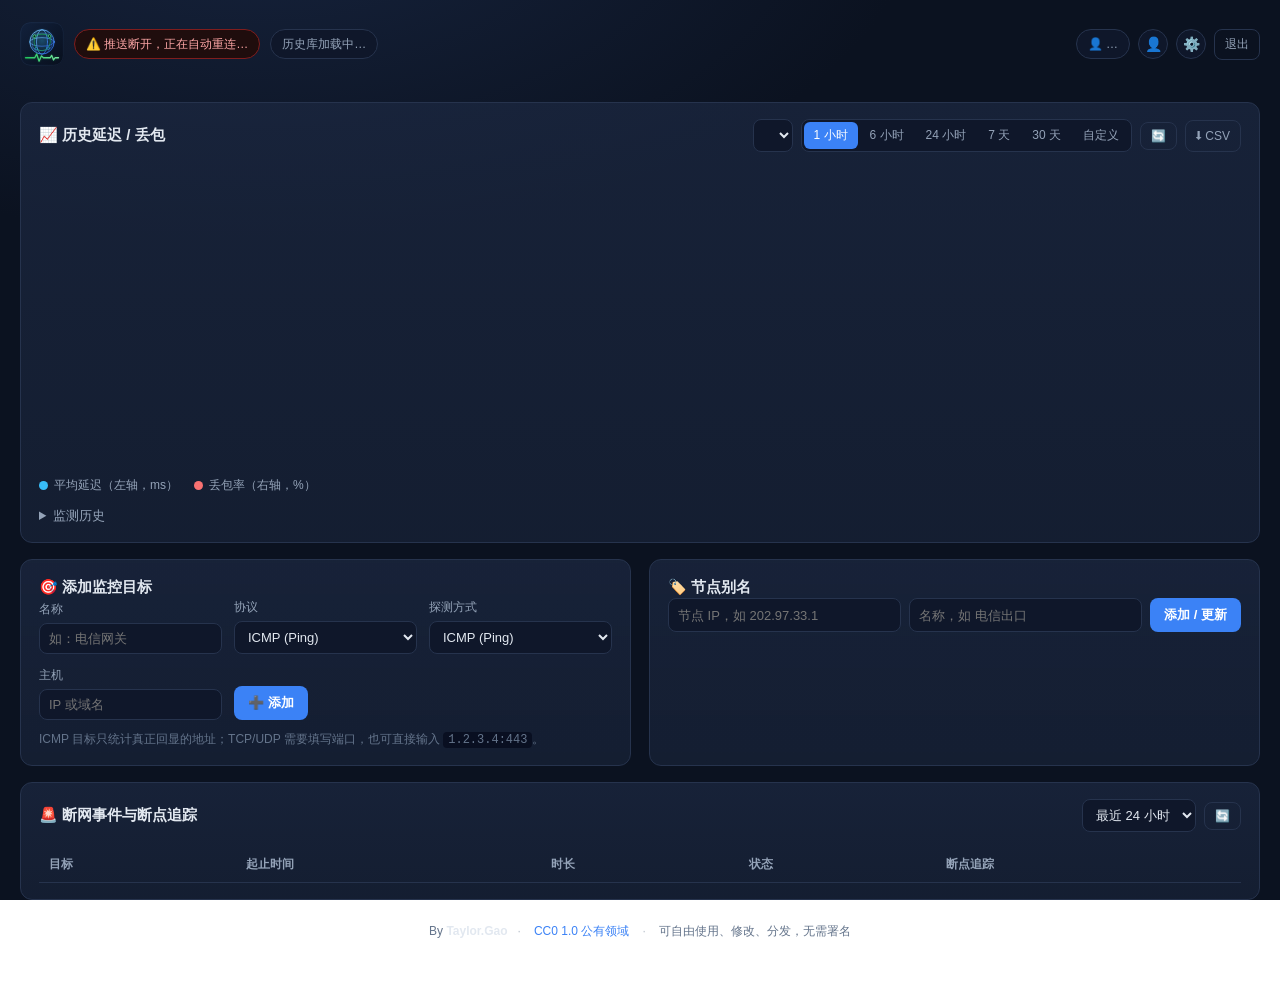
==== commit 65f98b1e: "页脚与 LICENSE 改为 CC0 1.0 公有领域，署名 By Taylor.Gao" ====
--- a/static/index.html
+++ b/static/index.html
@@ -10,7 +10,7 @@
 <link rel="apple-touch-icon" sizes="180x180" href="/static/apple-touch-icon.png" />
 <link rel="manifest" href="/static/manifest.webmanifest" />
 <meta name="theme-color" content="#0b1220" />
-<link rel="stylesheet" href="/static/app.css?v=2.5.5" />
+<link rel="stylesheet" href="/static/app.css?v=2.5.7" />
 </head>
 <body>
 <div class="container">
@@ -132,7 +132,12 @@
     <div class="empty" id="outageEmpty" hidden>该时间范围内没有断网事件 🎉</div>
   </section>
 
-  <footer class="foot">数据保存在本地 <code>data/monitor.db</code>，刷新页面或重启服务都不会丢失历史。</footer>
+  <footer class="foot">
+    By <b>Taylor.Gao</b><span class="dot">·</span>
+    <a href="https://creativecommons.org/publicdomain/zero/1.0/deed.zh" target="_blank" rel="noopener">CC0 1.0 公有领域</a>
+    <span class="dot">·</span>
+    可自由使用、修改、分发，无需署名
+  </footer>
 </div>
 
 <dialog id="accountDialog" class="dialog">
@@ -203,6 +208,6 @@
 </dialog>
 
 <div id="toast" class="toast" hidden></div>
-<script src="/static/app.js?v=2.5.5"></script>
+<script src="/static/app.js?v=2.5.7"></script>
 </body>
 </html>
--- a/static/app.css
+++ b/static/app.css
@@ -313,7 +313,15 @@
 .settings[open] .summary-hint { visibility: hidden; }
 .settings form { margin-top: 16px; }
 
-.foot { color: var(--muted-2); font-size: 12px; text-align: center; margin-top: 26px; }
+.foot { color: var(--muted-2); font-size: 12px; text-align: center; margin-top: 22px; padding-bottom: 6px; }
+.foot b { color: var(--text); font-weight: 600; }
+.foot a { color: var(--accent); text-decoration: none; }
+.foot a:hover { text-decoration: underline; }
+.foot .dot { margin: 0 7px; opacity: .45; }
+.auth-foot { margin: 14px 0 0; font-size: 11px; color: var(--muted-2); text-align: center; }
+.auth-foot b { color: var(--text); }
+.auth-foot a { color: var(--accent); text-decoration: none; }
+.auth-foot a:hover { text-decoration: underline; }
 
 /* ------------------------------------------------------------ 事件表格内嵌 */
 .outage-checks {
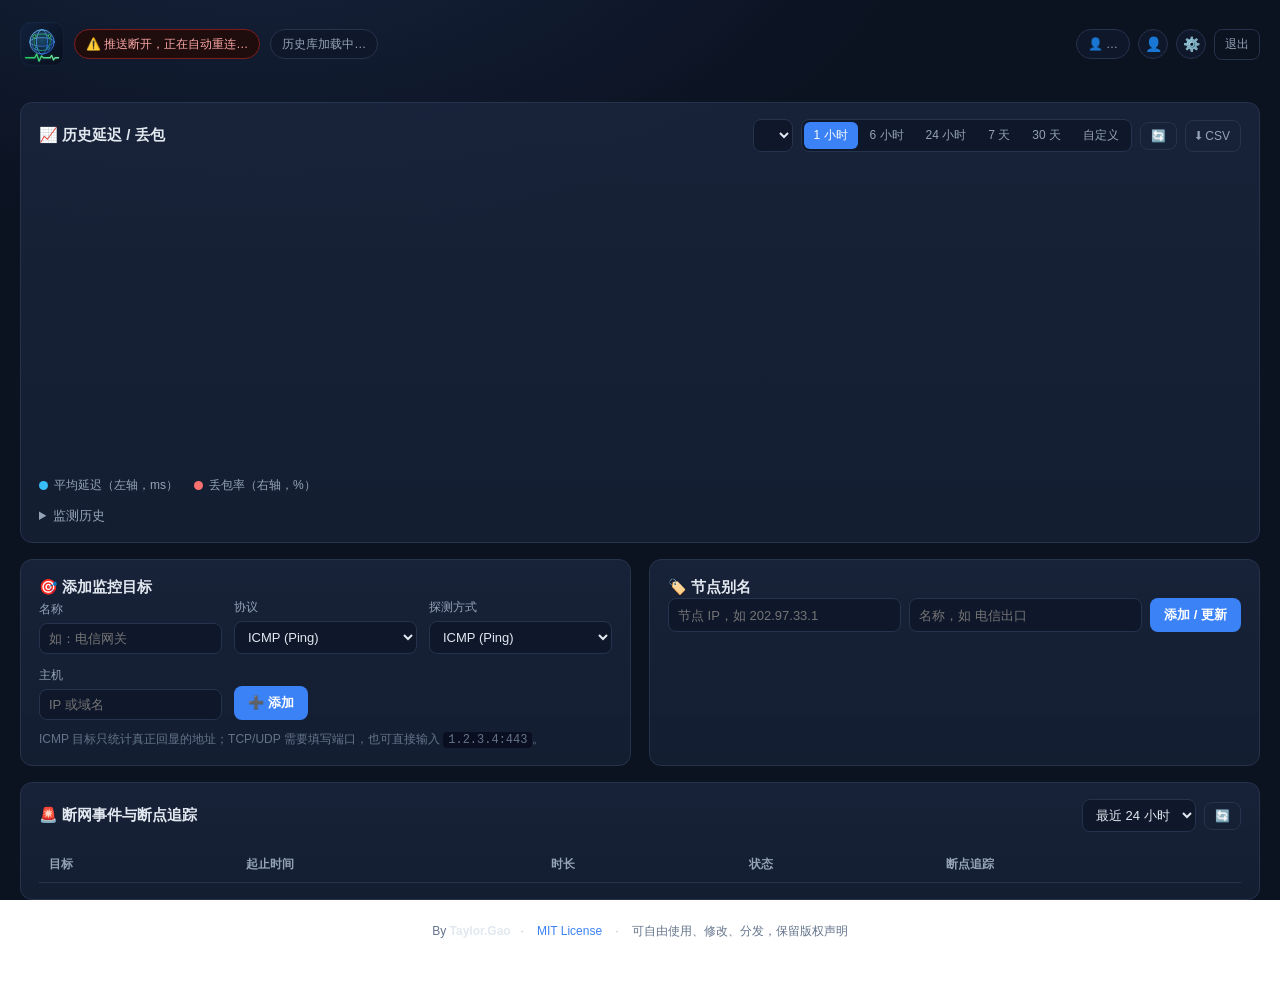
==== commit a412220b: "改用 MIT 许可证，版本 2.5.8" ====
--- a/static/index.html
+++ b/static/index.html
@@ -10,7 +10,7 @@
 <link rel="apple-touch-icon" sizes="180x180" href="/static/apple-touch-icon.png" />
 <link rel="manifest" href="/static/manifest.webmanifest" />
 <meta name="theme-color" content="#0b1220" />
-<link rel="stylesheet" href="/static/app.css?v=2.5.7" />
+<link rel="stylesheet" href="/static/app.css?v=2.5.8" />
 </head>
 <body>
 <div class="container">
@@ -134,9 +134,9 @@
 
   <footer class="foot">
     By <b>Taylor.Gao</b><span class="dot">·</span>
-    <a href="https://creativecommons.org/publicdomain/zero/1.0/deed.zh" target="_blank" rel="noopener">CC0 1.0 公有领域</a>
+    <a href="https://opensource.org/license/mit" target="_blank" rel="noopener">MIT License</a>
     <span class="dot">·</span>
-    可自由使用、修改、分发，无需署名
+    可自由使用、修改、分发，保留版权声明
   </footer>
 </div>
 
@@ -208,6 +208,6 @@
 </dialog>
 
 <div id="toast" class="toast" hidden></div>
-<script src="/static/app.js?v=2.5.7"></script>
+<script src="/static/app.js?v=2.5.8"></script>
 </body>
 </html>
